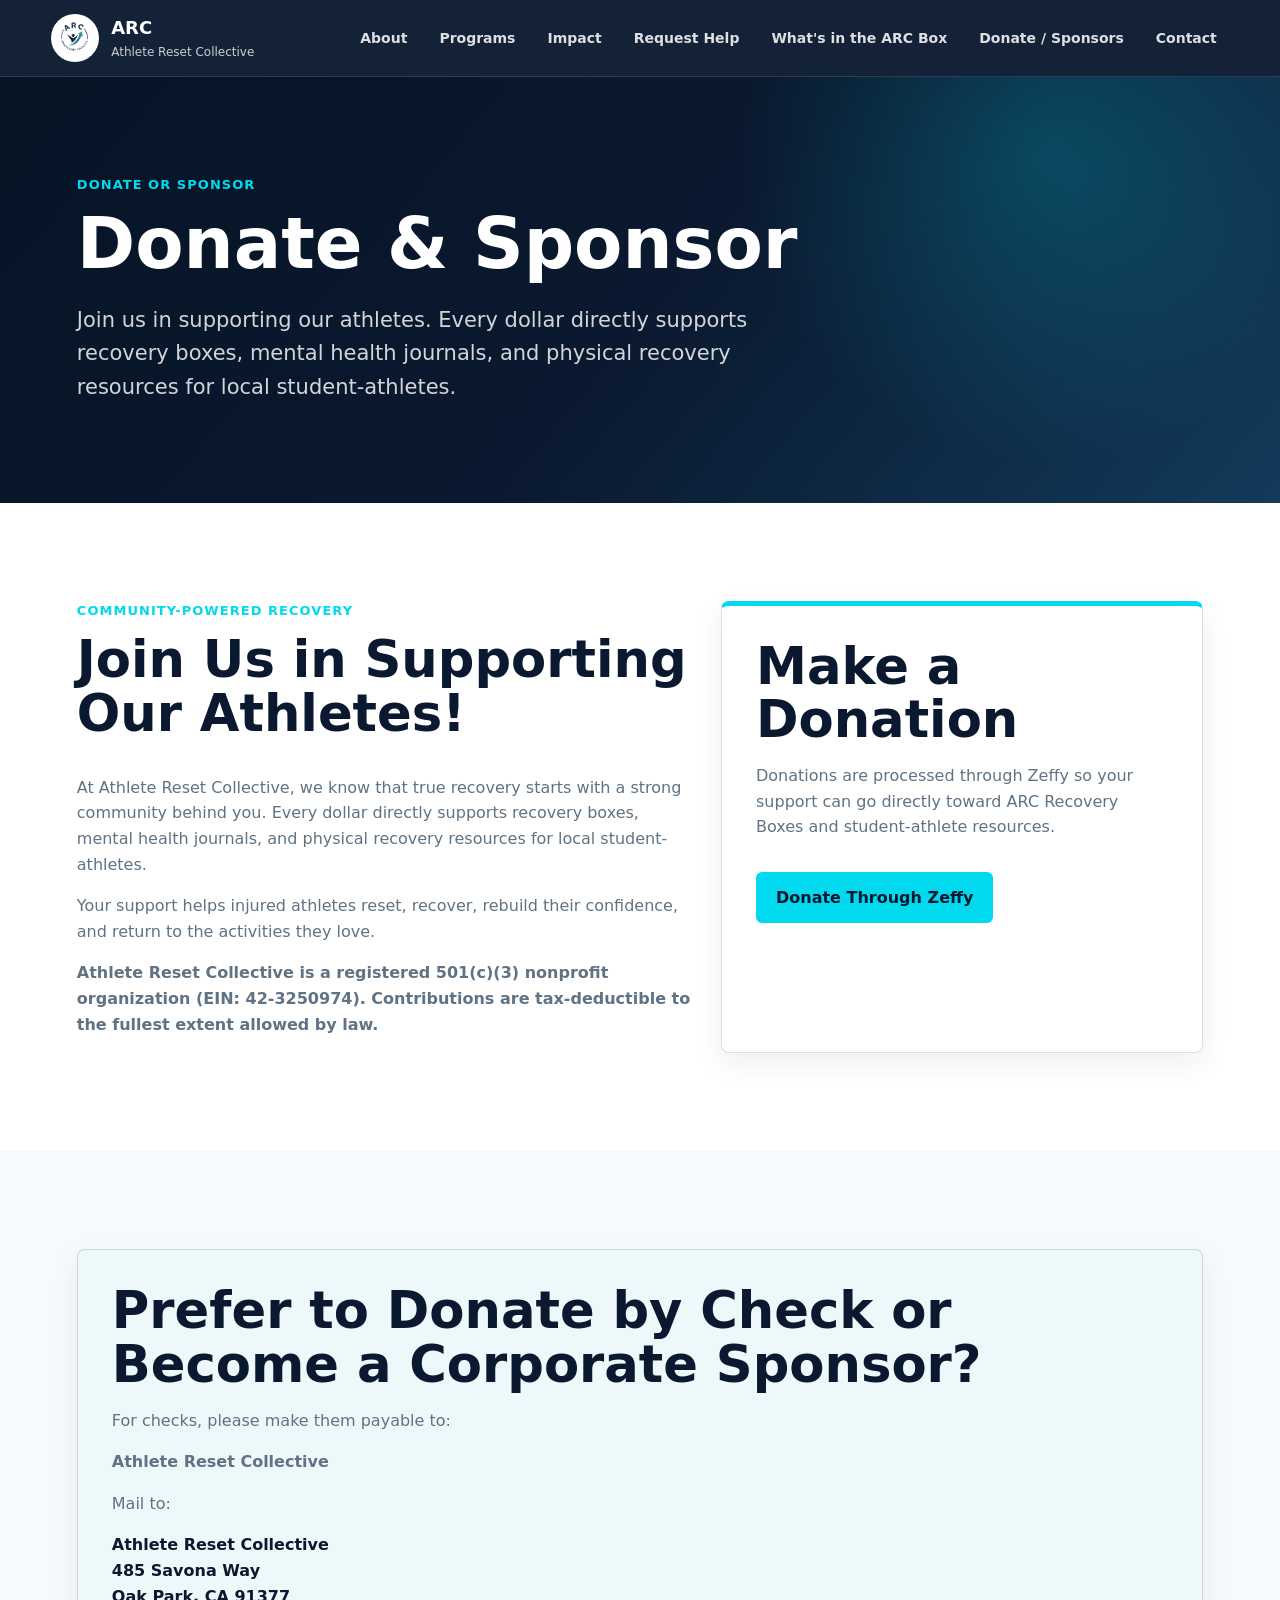
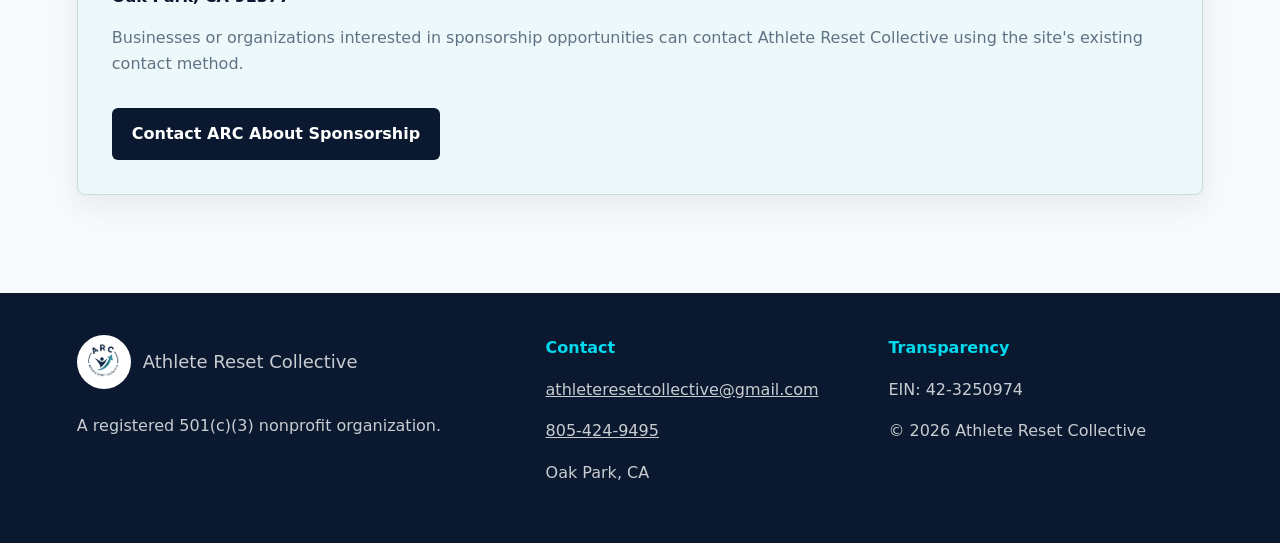
==== donate/index.html @ eadb16a6 "Add files via upload" ====
<!doctype html>
<html lang="en">
  <head>
    <meta charset="utf-8" />
    <meta name="viewport" content="width=device-width, initial-scale=1" />
    <meta
      name="description"
      content="Donate to Athlete Reset Collective or learn about sponsoring recovery resources for student-athletes."
    />
    <title>Donate & Sponsor | Athlete Reset Collective</title>
    <link rel="icon" href="/assets/arc-logo.png" />
    <link rel="stylesheet" href="/styles.css" />
  </head>
  <body>
    <header class="site-header">
      <a class="brand" href="/" aria-label="Athlete Reset Collective home">
        <img src="/assets/arc-logo.png" alt="Athlete Reset Collective logo" />
        <span>
          <strong>ARC</strong>
          <small>Athlete Reset Collective</small>
        </span>
      </a>

      <button class="menu-toggle" type="button" aria-expanded="false" aria-controls="site-nav">
        Menu
      </button>

      <nav id="site-nav" class="site-nav" aria-label="Main navigation">
        <a href="/#story">About</a>
        <a href="/#programs">Programs</a>
        <a href="/#impact">Impact</a>
        <a href="/#request">Request Help</a>
        <a href="/whats-in-the-box/">What's in the ARC Box</a>
        <a href="/donate/">Donate / Sponsors</a>
        <a href="/#contact">Contact</a>
      </nav>
    </header>

    <main>
      <section class="page-hero" aria-labelledby="donate-title">
        <p class="eyebrow">Donate or sponsor</p>
        <h1 id="donate-title">Donate & Sponsor</h1>
        <p>
          Join us in supporting our athletes. Every dollar directly supports recovery boxes, mental health journals,
          and physical recovery resources for local student-athletes.
        </p>
      </section>

      <section class="section donate-grid">
        <div>
          <div class="section-heading">
            <p class="eyebrow">Community-powered recovery</p>
            <h2>Join Us in Supporting Our Athletes!</h2>
          </div>
          <p>
            At Athlete Reset Collective, we know that true recovery starts with a strong community behind you.
            Every dollar directly supports recovery boxes, mental health journals, and physical recovery resources
            for local student-athletes.
          </p>
          <p>
            Your support helps injured athletes reset, recover, rebuild their confidence, and return to the
            activities they love.
          </p>
          <p>
            <strong>
              Athlete Reset Collective is a registered 501(c)(3) nonprofit organization (EIN: 42-3250974).
              Contributions are tax-deductible to the fullest extent allowed by law.
            </strong>
          </p>
        </div>

        <aside class="donation-panel" aria-labelledby="donation-heading">
          <h2 id="donation-heading">Make a Donation</h2>
          <p>
            Donations are processed through Zeffy so your support can go directly toward ARC Recovery Boxes and
            student-athlete resources.
          </p>
          <div class="page-actions">
            <a
              class="button primary"
              href="https://www.zeffy.com/en-US/donation-form/support-arc"
              target="_blank"
              rel="noopener noreferrer"
            >
              Donate Through Zeffy
            </a>
          </div>
        </aside>
      </section>

      <section class="section story-section">
        <div class="sponsor-callout">
          <h2>Prefer to Donate by Check or Become a Corporate Sponsor?</h2>
          <p>For checks, please make them payable to:</p>
          <p><strong>Athlete Reset Collective</strong></p>
          <p>Mail to:</p>
          <address class="mailing-address">
            Athlete Reset Collective<br />
            485 Savona Way<br />
            Oak Park, CA 91377
          </address>
          <p>
            Businesses or organizations interested in sponsorship opportunities can contact Athlete Reset Collective
            using the site's existing contact method.
          </p>
          <div class="page-actions">
            <a
              class="button secondary"
              href="mailto:athleteresetcollective@gmail.com?subject=Corporate%20Sponsorship%20Interest"
            >
              Contact ARC About Sponsorship
            </a>
          </div>
        </div>
      </section>
    </main>

    <footer id="contact" class="site-footer">
      <div>
        <a class="footer-brand" href="/">
          <img src="/assets/arc-logo.png" alt="" />
          <span>Athlete Reset Collective</span>
        </a>
        <p>A registered 501(c)(3) nonprofit organization.</p>
      </div>
      <div>
        <h2>Contact</h2>
        <p><a href="mailto:athleteresetcollective@gmail.com">athleteresetcollective@gmail.com</a></p>
        <p><a href="tel:18054249495">805-424-9495</a></p>
        <p>Oak Park, CA</p>
      </div>
      <div>
        <h2>Transparency</h2>
        <p>EIN: 42-3250974</p>
        <p>&copy; 2026 Athlete Reset Collective</p>
      </div>
    </footer>

    <script src="/script.js"></script>
  </body>
</html>
---- styles.css ----
:root {
  --navy: #0a192f;
  --navy-2: #102944;
  --cyan: #00d9ee;
  --cyan-dark: #1598a8;
  --white: #ffffff;
  --ice: #edf8fb;
  --mist: #f6fafc;
  --text: #12304a;
  --muted: #607384;
  --line: rgba(10, 25, 47, 0.14);
  --shadow: 0 18px 46px rgba(10, 25, 47, 0.15);
}

* {
  box-sizing: border-box;
}

html {
  scroll-behavior: smooth;
}

body {
  margin: 0;
  color: var(--text);
  background: var(--white);
  font-family: Inter, ui-sans-serif, system-ui, -apple-system, BlinkMacSystemFont, "Segoe UI", sans-serif;
  line-height: 1.6;
}

img {
  display: block;
  max-width: 100%;
}

a {
  color: inherit;
}

.site-header {
  position: sticky;
  top: 0;
  z-index: 10;
  display: flex;
  align-items: center;
  justify-content: space-between;
  gap: 24px;
  padding: 14px clamp(18px, 4vw, 56px);
  background: rgba(10, 25, 47, 0.96);
  color: var(--white);
  border-bottom: 1px solid rgba(255, 255, 255, 0.12);
  backdrop-filter: blur(16px);
}

.brand,
.footer-brand {
  display: inline-flex;
  align-items: center;
  gap: 12px;
  text-decoration: none;
}

.brand img {
  width: 48px;
  height: 48px;
  border-radius: 50%;
  background: var(--white);
}

.brand strong,
.footer-brand span {
  display: block;
  font-size: 18px;
  letter-spacing: 0;
}

.brand small {
  display: block;
  color: rgba(255, 255, 255, 0.78);
  font-size: 12px;
}

.site-nav {
  display: flex;
  align-items: center;
  gap: 8px;
}

.site-nav a {
  padding: 9px 12px;
  border-radius: 6px;
  color: rgba(255, 255, 255, 0.86);
  font-size: 14px;
  font-weight: 700;
  text-decoration: none;
}

.site-nav a:hover,
.site-nav a:focus-visible {
  color: var(--white);
  background: rgba(255, 255, 255, 0.1);
}

.site-nav .nav-cta {
  color: var(--navy);
  background: var(--cyan);
}

.menu-toggle {
  display: none;
  border: 1px solid rgba(255, 255, 255, 0.24);
  border-radius: 6px;
  padding: 8px 12px;
  color: var(--white);
  background: transparent;
  font-weight: 800;
}

.hero {
  display: grid;
  grid-template-columns: minmax(0, 1.04fr) minmax(280px, 0.72fr);
  align-items: center;
  gap: clamp(28px, 5vw, 70px);
  min-height: calc(100vh - 77px);
  padding: clamp(56px, 8vw, 96px) clamp(20px, 6vw, 78px);
  color: var(--white);
  background:
    radial-gradient(circle at 82% 18%, rgba(0, 217, 238, 0.22), transparent 28%),
    linear-gradient(130deg, #061426 0%, #0a192f 48%, #123a5b 100%);
}

.hero-copy {
  max-width: 760px;
}

.eyebrow {
  margin: 0 0 12px;
  color: var(--cyan);
  font-size: 13px;
  font-weight: 900;
  letter-spacing: 0.08em;
  text-transform: uppercase;
}

.hero h1,
.page-hero h1,
.section-heading h2,
.impact-section h2,
.split-section h2,
.support-section h2,
.box-impact h2,
.donation-panel h2,
.sponsor-callout h2 {
  margin: 0;
  line-height: 1.05;
  letter-spacing: 0;
}

.hero h1 {
  max-width: 820px;
  font-size: clamp(42px, 6vw, 78px);
}

.hero p:not(.eyebrow) {
  max-width: 690px;
  margin: 24px 0 0;
  color: rgba(255, 255, 255, 0.82);
  font-size: clamp(17px, 2vw, 21px);
}

.hero-actions,
.support-actions,
.page-actions {
  display: flex;
  flex-wrap: wrap;
  gap: 12px;
  margin-top: 32px;
}

.button {
  display: inline-flex;
  align-items: center;
  justify-content: center;
  min-height: 48px;
  padding: 13px 20px;
  border: 0;
  border-radius: 6px;
  font-weight: 900;
  text-decoration: none;
  cursor: pointer;
}

.button.primary {
  color: var(--navy);
  background: var(--cyan);
}

.button.secondary {
  color: var(--white);
  background: var(--navy);
}

.button.light {
  color: var(--navy);
  background: var(--white);
}

.button:hover,
.button:focus-visible {
  transform: translateY(-1px);
}

.hero-visual {
  position: relative;
  display: grid;
  justify-items: center;
  gap: 18px;
}

.hero-visual img {
  width: min(100%, 420px);
  border-radius: 50%;
  background: var(--white);
  box-shadow: var(--shadow);
}

.hero-stat {
  width: min(100%, 350px);
  padding: 18px;
  border: 1px solid rgba(255, 255, 255, 0.2);
  border-radius: 8px;
  background: rgba(255, 255, 255, 0.08);
}

.hero-stat strong {
  display: block;
  color: var(--cyan);
  font-size: 40px;
  line-height: 1;
}

.hero-stat span {
  display: block;
  margin-top: 8px;
  color: rgba(255, 255, 255, 0.84);
  font-weight: 700;
}

.section {
  padding: clamp(58px, 8vw, 98px) clamp(20px, 6vw, 78px);
}

.section-heading {
  max-width: 760px;
  margin-bottom: 34px;
}

.section-heading.center {
  margin-right: auto;
  margin-left: auto;
  text-align: center;
}

.section-heading h2,
.impact-section h2,
.split-section h2,
.support-section h2,
.box-impact h2,
.donation-panel h2,
.sponsor-callout h2 {
  color: var(--navy);
  font-size: clamp(32px, 4vw, 52px);
}

.story-section {
  background: var(--mist);
}

.story-grid,
.split-section,
.donate-grid {
  display: grid;
  grid-template-columns: minmax(0, 1fr) minmax(300px, 0.78fr);
  gap: 26px;
  align-items: start;
}

.story-grid article,
.mission-panel,
.program-card,
.contact-form,
.faq-list details,
.donation-panel,
.sponsor-callout {
  border: 1px solid var(--line);
  border-radius: 8px;
  background: var(--white);
  box-shadow: 0 10px 28px rgba(10, 25, 47, 0.07);
}

.story-grid article,
.mission-panel {
  padding: clamp(22px, 3vw, 34px);
}

h3 {
  margin: 0 0 10px;
  color: var(--navy);
  font-size: 22px;
}

p {
  color: var(--muted);
}

.mission-panel {
  border-top: 5px solid var(--cyan);
}

.program-grid {
  display: grid;
  grid-template-columns: repeat(3, minmax(0, 1fr));
  gap: 18px;
}

.program-card {
  padding: 24px;
  border-color: rgba(0, 217, 238, 0.4);
}

.program-icon {
  display: inline-flex;
  align-items: center;
  justify-content: center;
  width: 48px;
  height: 48px;
  margin-bottom: 18px;
  border-radius: 50%;
  color: var(--navy);
  background: var(--cyan);
  font-weight: 900;
}

.impact-section {
  display: grid;
  grid-template-columns: minmax(0, 1.3fr) repeat(2, minmax(180px, 0.55fr));
  gap: 18px;
  align-items: stretch;
  padding: clamp(50px, 7vw, 82px) clamp(20px, 6vw, 78px);
  background: var(--navy);
}

.impact-section h2,
.impact-section p {
  color: var(--white);
}

.impact-card {
  display: flex;
  flex-direction: column;
  justify-content: center;
  min-height: 190px;
  padding: 22px;
  border: 1px solid rgba(0, 217, 238, 0.34);
  border-radius: 8px;
  background: rgba(255, 255, 255, 0.08);
}

.impact-card strong {
  color: var(--cyan);
  font-size: 46px;
  line-height: 1;
}

.impact-card span {
  margin-top: 12px;
  color: rgba(255, 255, 255, 0.84);
  font-weight: 700;
}

.split-section {
  align-items: center;
  background: var(--ice);
}

.contact-form {
  display: grid;
  gap: 14px;
  padding: 22px;
}

.contact-form label {
  display: grid;
  gap: 6px;
  color: var(--navy);
  font-size: 14px;
  font-weight: 800;
}

.contact-form input,
.contact-form textarea {
  width: 100%;
  border: 1px solid var(--line);
  border-radius: 6px;
  padding: 12px;
  color: var(--text);
  font: inherit;
}

.support-section {
  display: flex;
  align-items: center;
  justify-content: space-between;
  gap: 24px;
  padding: clamp(54px, 7vw, 84px) clamp(20px, 6vw, 78px);
  color: var(--white);
  background:
    linear-gradient(rgba(10, 25, 47, 0.88), rgba(10, 25, 47, 0.88)),
    url("/assets/arc-logo.png") center right 8% / 360px no-repeat,
    var(--navy);
}

.support-section h2,
.support-section p {
  color: var(--white);
}

.support-copy {
  max-width: 760px;
}

.quote-section {
  text-align: center;
}

blockquote {
  max-width: 920px;
  margin: 0 auto;
  color: var(--navy);
  font-size: clamp(28px, 4vw, 48px);
  font-weight: 900;
  line-height: 1.12;
}

.quote-section p {
  margin-top: 18px;
  color: var(--cyan-dark);
  font-weight: 900;
}

.faq-section {
  background: var(--mist);
}

.faq-list {
  display: grid;
  max-width: 920px;
  gap: 12px;
  margin: 0 auto;
}

.faq-list details {
  padding: 18px 20px;
}

.faq-list summary {
  color: var(--navy);
  font-weight: 900;
  cursor: pointer;
}

.page-hero {
  padding: clamp(58px, 8vw, 98px) clamp(20px, 6vw, 78px);
  color: var(--white);
  background:
    radial-gradient(circle at 82% 18%, rgba(0, 217, 238, 0.2), transparent 28%),
    linear-gradient(130deg, #061426 0%, #0a192f 52%, #123a5b 100%);
}

.page-hero h1 {
  max-width: 900px;
  color: var(--white);
  font-size: clamp(40px, 5.5vw, 72px);
}

.page-hero p:not(.eyebrow) {
  max-width: 760px;
  margin: 22px 0 0;
  color: rgba(255, 255, 255, 0.82);
  font-size: clamp(17px, 2vw, 21px);
}

.box-graphic-wrap {
  display: flex;
  justify-content: center;
  background: var(--mist);
}

.box-graphic {
  width: min(100%, 980px);
  height: auto;
  border: 1px solid var(--line);
  border-radius: 8px;
  background: var(--white);
  box-shadow: var(--shadow);
}

.box-impact {
  color: var(--white);
  background: var(--navy);
}

.box-impact-inner {
  max-width: 920px;
  margin: 0 auto;
  text-align: center;
}

.box-impact h2,
.box-impact p {
  color: var(--white);
}

.box-impact p {
  max-width: 820px;
  margin: 18px auto 0;
}

.box-impact .page-actions {
  justify-content: center;
}

.text-link {
  display: inline-flex;
  align-items: center;
  min-height: 48px;
  color: var(--cyan);
  font-weight: 900;
  text-decoration: none;
}

.text-link:hover,
.text-link:focus-visible {
  text-decoration: underline;
}

.donate-grid {
  align-items: stretch;
}

.donation-panel,
.sponsor-callout {
  padding: clamp(22px, 3vw, 34px);
}

.donation-panel {
  border-top: 5px solid var(--cyan);
}

.sponsor-callout {
  background: var(--ice);
}

.mailing-address {
  margin: 14px 0 0;
  color: var(--navy);
  font-style: normal;
  font-weight: 900;
}

.site-footer {
  display: grid;
  grid-template-columns: 1.4fr 1fr 1fr;
  gap: 28px;
  padding: 42px clamp(20px, 6vw, 78px);
  color: var(--white);
  background: var(--navy);
}

.site-footer p,
.site-footer a {
  color: rgba(255, 255, 255, 0.78);
}

.site-footer h2 {
  margin: 0 0 12px;
  color: var(--cyan);
  font-size: 16px;
}

.footer-brand img {
  width: 54px;
  height: 54px;
  border-radius: 50%;
  background: var(--white);
}

@media (max-width: 1120px) {
  .site-header {
    gap: 16px;
  }

  .site-nav {
    gap: 4px;
  }

  .site-nav a {
    padding-right: 8px;
    padding-left: 8px;
    font-size: 13px;
  }
}

@media (max-width: 900px) {
  .menu-toggle {
    display: inline-flex;
  }

  .site-nav {
    position: absolute;
    top: 100%;
    right: 18px;
    left: 18px;
    display: none;
    flex-direction: column;
    align-items: stretch;
    padding: 12px;
    border-radius: 8px;
    background: var(--navy-2);
  }

  .site-nav.open {
    display: flex;
  }

  .hero,
  .story-grid,
  .split-section,
  .impact-section,
  .site-footer,
  .donate-grid {
    grid-template-columns: 1fr;
  }

  .hero {
    min-height: auto;
  }

  .program-grid {
    grid-template-columns: 1fr;
  }

  .support-section {
    align-items: flex-start;
    flex-direction: column;
    background-size: 260px;
  }
}

@media (max-width: 560px) {
  .brand small {
    display: none;
  }

  .hero-actions,
  .support-actions,
  .page-actions {
    width: 100%;
  }

  .button {
    width: 100%;
  }

  .text-link {
    justify-content: center;
    width: 100%;
  }

  .hero h1 {
    font-size: 40px;
  }
}
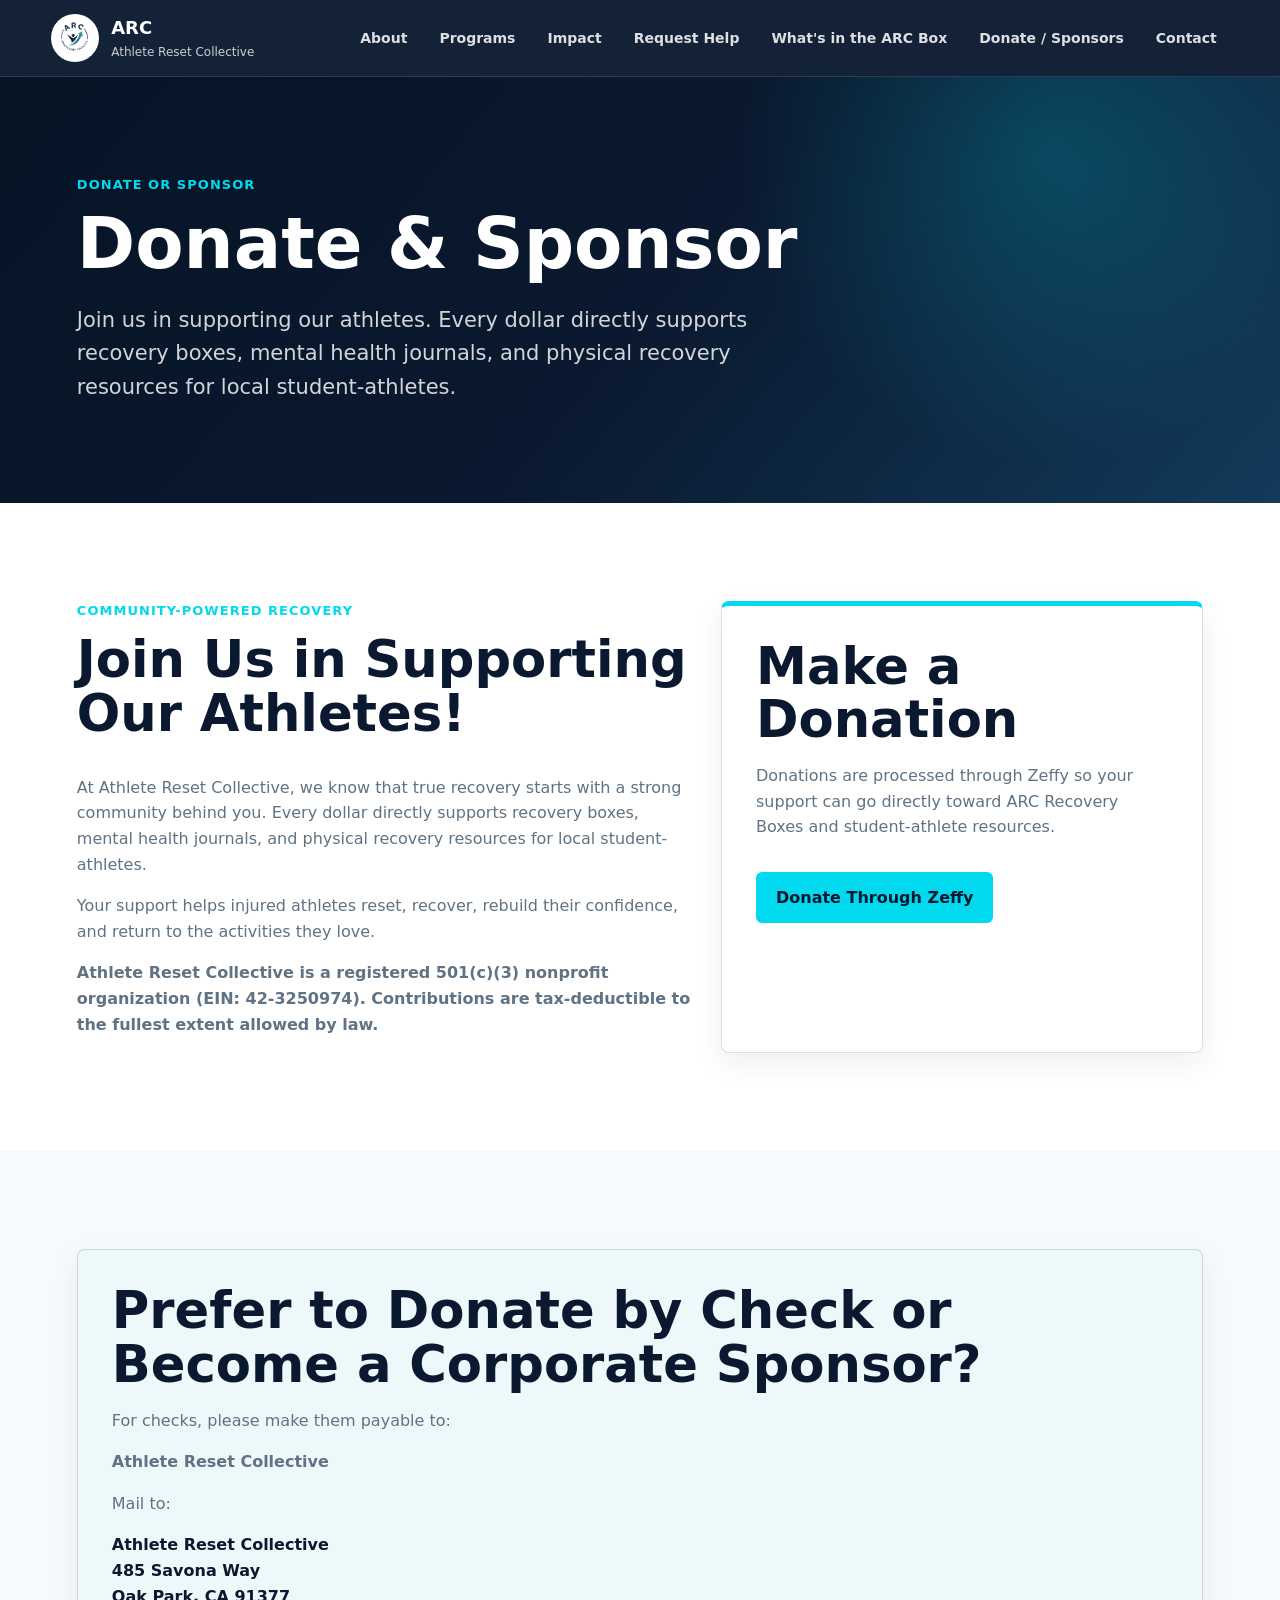
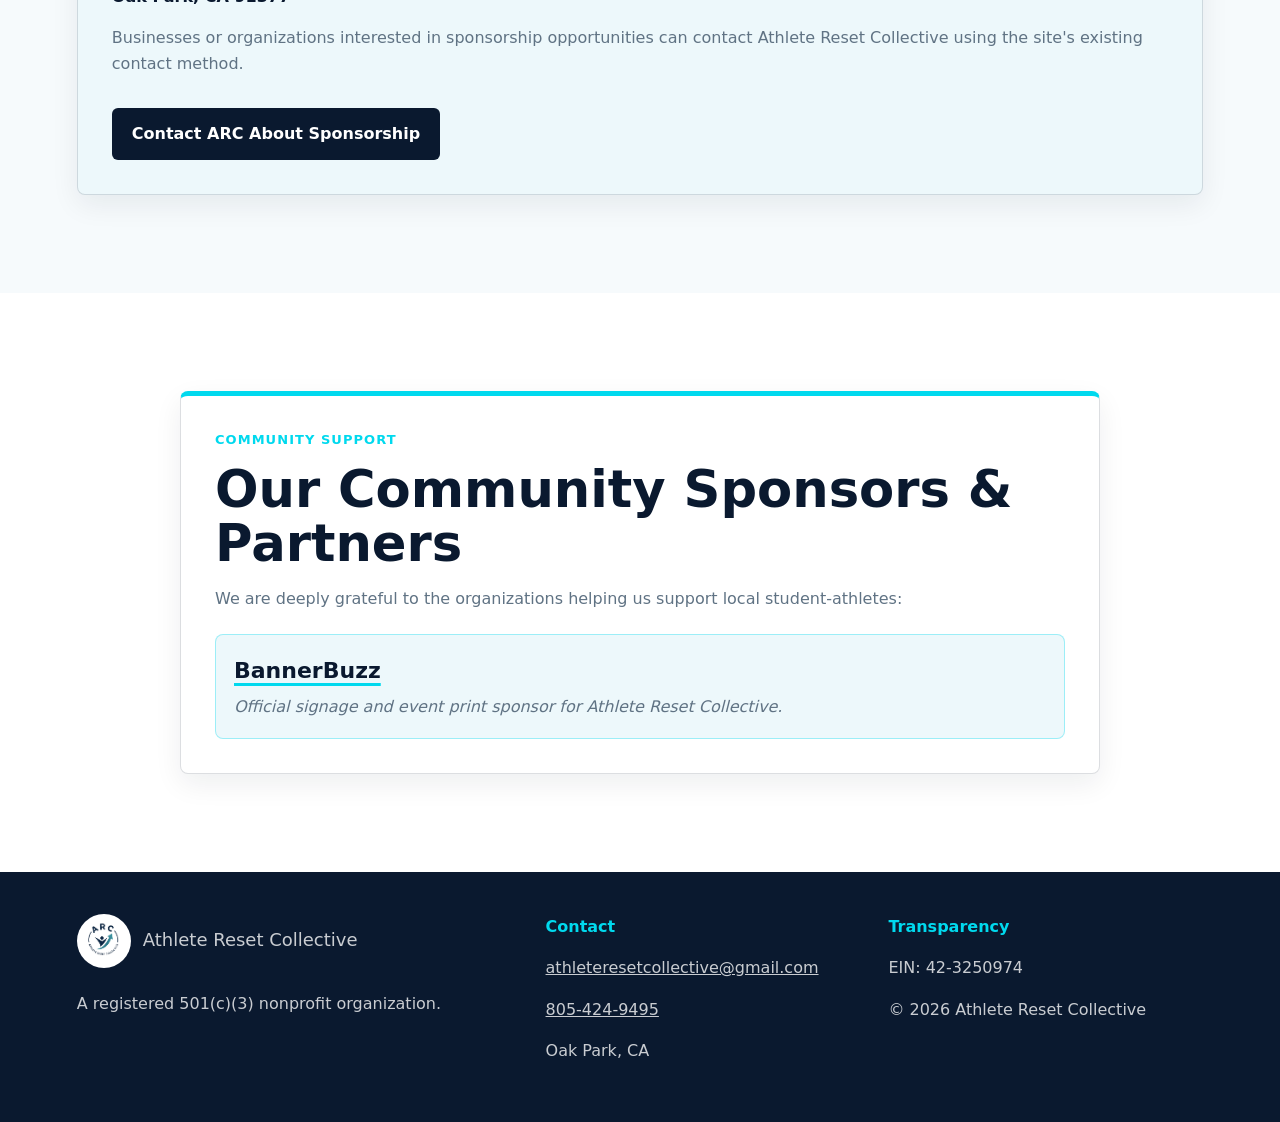
==== commit 8ff3c8b6: "Add files via upload" ====
--- a/donate/index.html
+++ b/donate/index.html
@@ -88,7 +88,7 @@
         </aside>
       </section>
 
-      <section class="section story-section">
+      <section id="sponsors" class="section story-section">
         <div class="sponsor-callout">
           <h2>Prefer to Donate by Check or Become a Corporate Sponsor?</h2>
           <p>For checks, please make them payable to:</p>
@@ -111,6 +111,20 @@
               Contact ARC About Sponsorship
             </a>
           </div>
+        </div>
+      </section>
+
+      <section class="section">
+        <div class="community-sponsors">
+          <p class="eyebrow">Community support</p>
+          <h2>Our Community Sponsors &amp; Partners</h2>
+          <p>We are deeply grateful to the organizations helping us support local student-athletes:</p>
+          <ul class="sponsor-list">
+            <li>
+              <a href="https://www.bannerbuzz.com/" target="_blank" rel="noopener noreferrer">BannerBuzz</a>
+              <span>Official signage and event print sponsor for Athlete Reset Collective.</span>
+            </li>
+          </ul>
         </div>
       </section>
     </main>
--- a/styles.css
+++ b/styles.css
@@ -150,7 +150,8 @@
 .support-section h2,
 .box-impact h2,
 .donation-panel h2,
-.sponsor-callout h2 {
+.sponsor-callout h2,
+.community-sponsors h2 {
   margin: 0;
   line-height: 1.05;
   letter-spacing: 0;
@@ -267,7 +268,8 @@
 .support-section h2,
 .box-impact h2,
 .donation-panel h2,
-.sponsor-callout h2 {
+.sponsor-callout h2,
+.community-sponsors h2 {
   color: var(--navy);
   font-size: clamp(32px, 4vw, 52px);
 }
@@ -291,7 +293,8 @@
 .contact-form,
 .faq-list details,
 .donation-panel,
-.sponsor-callout {
+.sponsor-callout,
+.community-sponsors {
   border: 1px solid var(--line);
   border-radius: 8px;
   background: var(--white);
@@ -414,10 +417,7 @@
   gap: 24px;
   padding: clamp(54px, 7vw, 84px) clamp(20px, 6vw, 78px);
   color: var(--white);
-  background:
-    linear-gradient(rgba(10, 25, 47, 0.88), rgba(10, 25, 47, 0.88)),
-    url("/assets/arc-logo.png") center right 8% / 360px no-repeat,
-    var(--navy);
+  background: var(--navy);
 }
 
 .support-section h2,
@@ -549,7 +549,8 @@
 }
 
 .donation-panel,
-.sponsor-callout {
+.sponsor-callout,
+.community-sponsors {
   padding: clamp(22px, 3vw, 34px);
 }
 
@@ -566,6 +567,43 @@
   color: var(--navy);
   font-style: normal;
   font-weight: 900;
+}
+
+.community-sponsors {
+  max-width: 920px;
+  margin: 0 auto;
+  border-top: 5px solid var(--cyan);
+}
+
+.sponsor-list {
+  display: grid;
+  gap: 12px;
+  margin: 22px 0 0;
+  padding: 0;
+  list-style: none;
+}
+
+.sponsor-list li {
+  display: grid;
+  gap: 6px;
+  padding: 18px;
+  border: 1px solid rgba(0, 217, 238, 0.34);
+  border-radius: 8px;
+  background: var(--ice);
+}
+
+.sponsor-list a {
+  color: var(--navy);
+  font-size: 22px;
+  font-weight: 900;
+  text-decoration-color: var(--cyan);
+  text-decoration-thickness: 3px;
+  text-underline-offset: 5px;
+}
+
+.sponsor-list span {
+  color: var(--muted);
+  font-style: italic;
 }
 
 .site-footer {
@@ -653,7 +691,6 @@
   .support-section {
     align-items: flex-start;
     flex-direction: column;
-    background-size: 260px;
   }
 }
 
